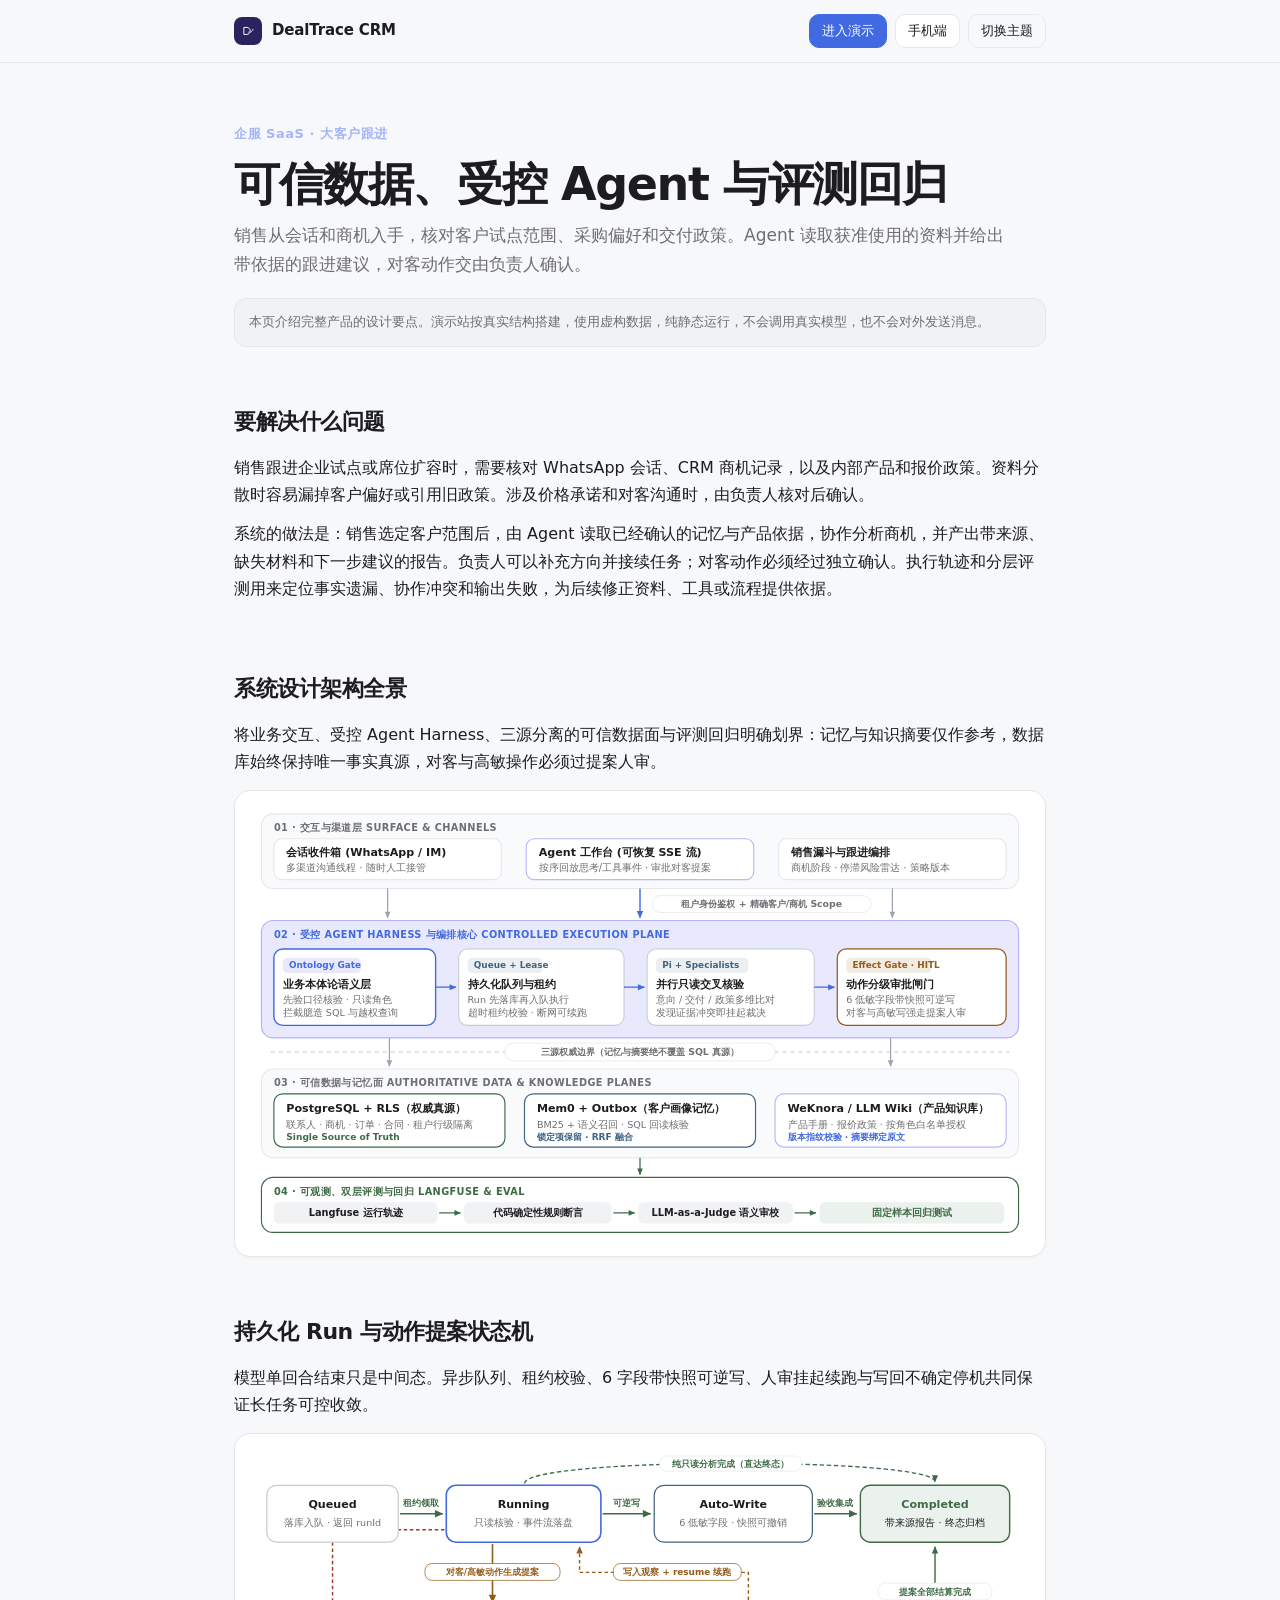
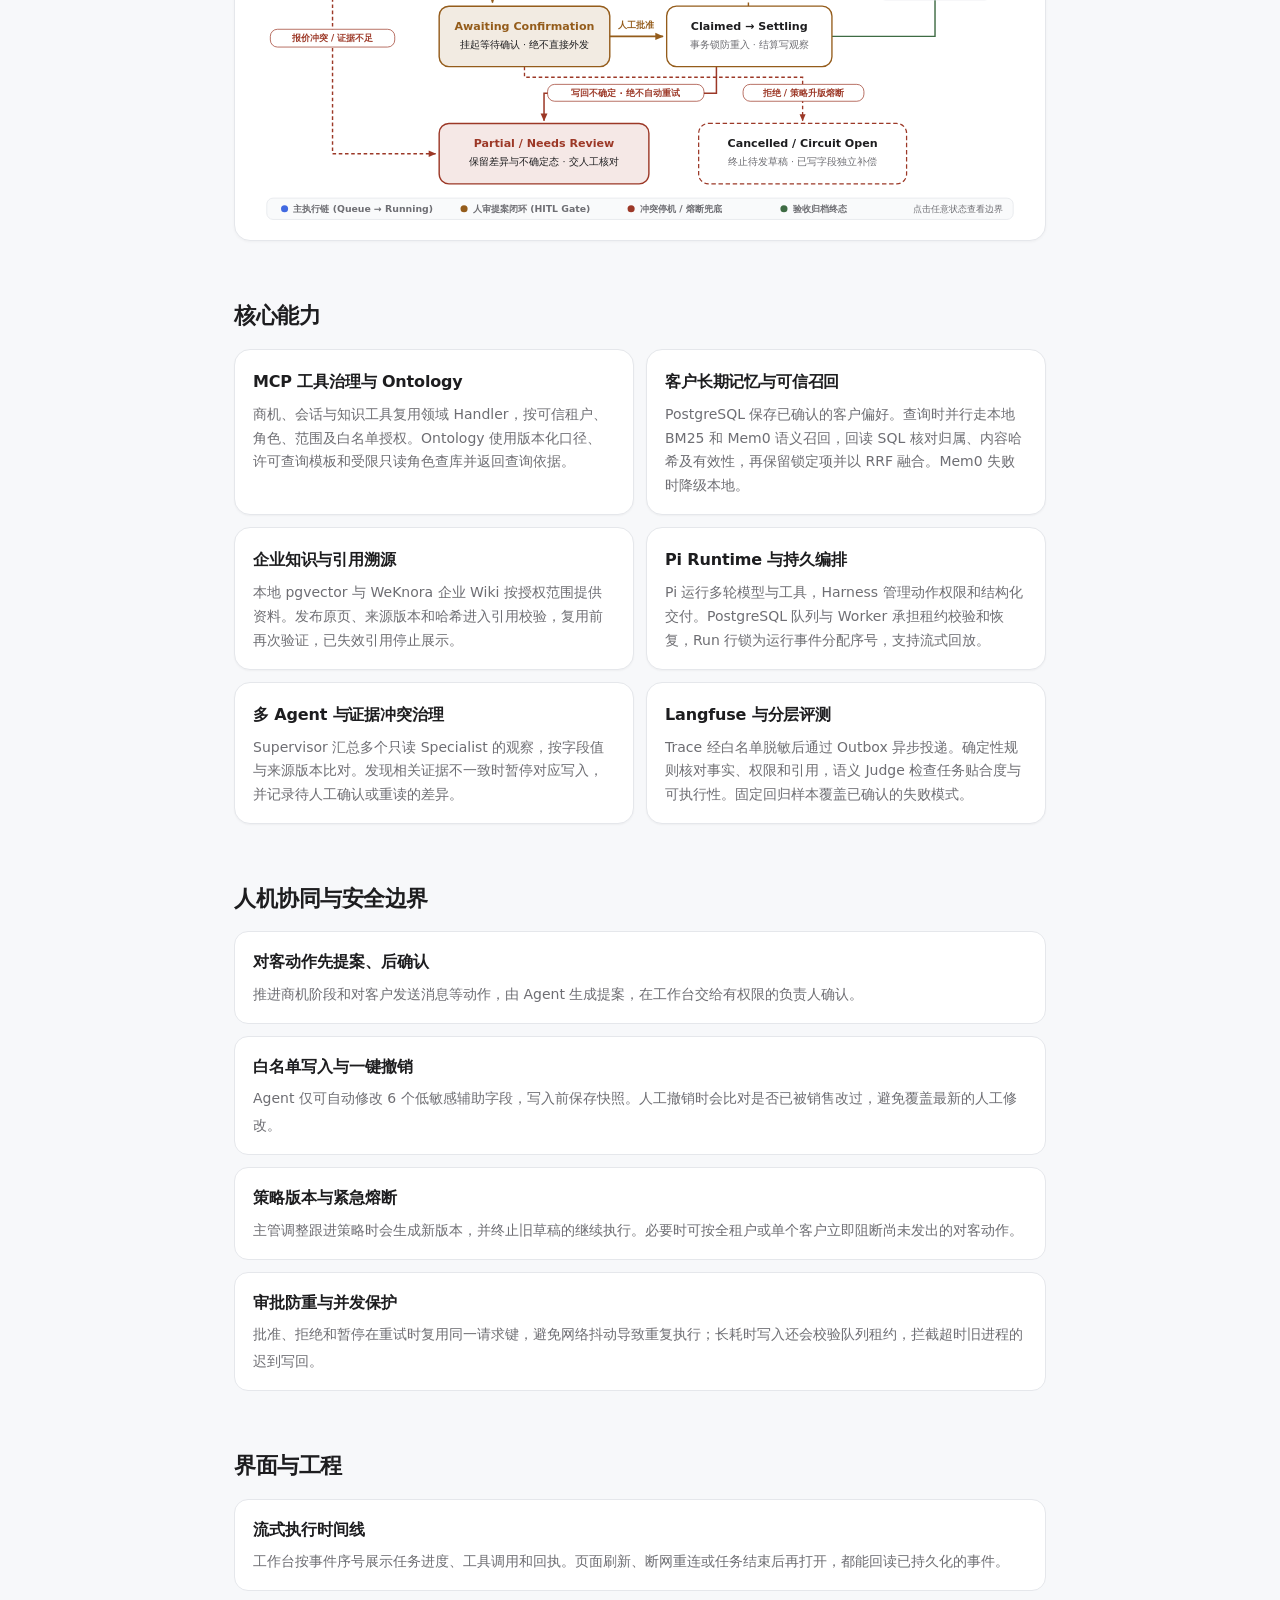
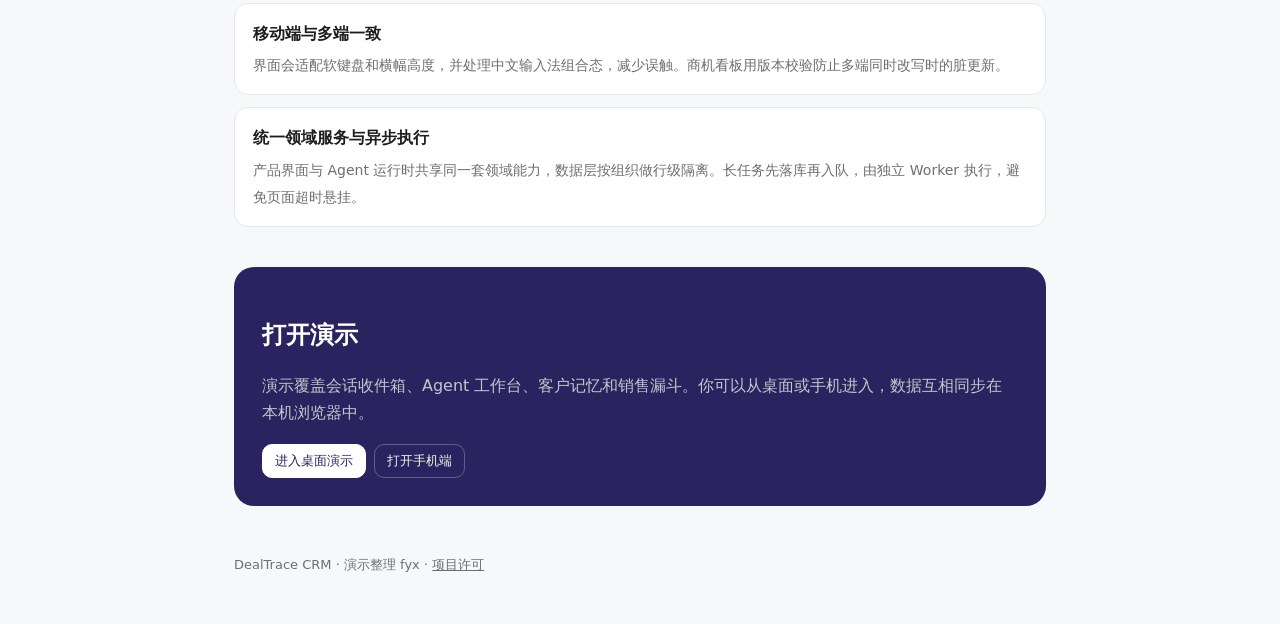
==== public/about.html @ 22e03d9c "Publish DealTrace CRM static demo" ====
<!doctype html>
<html lang="zh-CN">
<head>
  <meta charset="utf-8" />
  <meta name="viewport" content="width=device-width, initial-scale=1, viewport-fit=cover" />
  <meta name="description" content="DealTrace CRM 项目介绍：面向企服 SaaS 销售，用可信数据约束受控 Agent，并以评测回归保证分析与跟进质量。" />
  <title>项目介绍 · DealTrace CRM</title>
  <link rel="icon" type="image/svg+xml" href="brand.svg" />
  <link rel="stylesheet" href="about.css" />
</head>
<body>
  <header class="nav">
    <div class="nav-inner">
      <a class="brand" href="about.html">
        <span class="brand-mark">
          <svg width="16" height="16" viewBox="0 0 216 216"><path d="M52 154V60h40c27 0 45 19 45 46s-18 48-45 48H52Z" fill="none" stroke="#fff" stroke-width="13" stroke-linejoin="round"/><path d="M115 124h35l18-28" fill="none" stroke="#a5b4fc" stroke-width="13" stroke-linecap="round" stroke-linejoin="round"/><circle cx="173" cy="88" r="10" fill="#f4a77d"/></svg>
        </span>
        DealTrace CRM
      </a>
      <div class="nav-actions">
        <a class="btn primary" href="index.html#/app/inbox">进入演示</a>
        <a class="btn" href="mobile.html#/app/inbox">手机端</a>
        <button class="btn ghost" id="toggle-theme" type="button">切换主题</button>
      </div>
    </div>
  </header>

  <main class="wrap">
    <section class="hero">
      <div class="kicker">企服 SaaS · 大客户跟进</div>
      <h1>可信数据、受控 Agent 与评测回归</h1>
      <p class="lead">销售从会话和商机入手，核对客户试点范围、采购偏好和交付政策。Agent 读取获准使用的资料并给出带依据的跟进建议，对客动作交由负责人确认。</p>
      <p class="note">本页介绍完整产品的设计要点。演示站按真实结构搭建，使用虚构数据，纯静态运行，不会调用真实模型，也不会对外发送消息。</p>
    </section>

    <section>
      <h2>要解决什么问题</h2>
      <p>销售跟进企业试点或席位扩容时，需要核对 WhatsApp 会话、CRM 商机记录，以及内部产品和报价政策。资料分散时容易漏掉客户偏好或引用旧政策。涉及价格承诺和对客沟通时，由负责人核对后确认。</p>
      <p>系统的做法是：销售选定客户范围后，由 Agent 读取已经确认的记忆与产品依据，协作分析商机，并产出带来源、缺失材料和下一步建议的报告。负责人可以补充方向并接续任务；对客动作必须经过独立确认。执行轨迹和分层评测用来定位事实遗漏、协作冲突和输出失败，为后续修正资料、工具或流程提供依据。</p>
    </section>

    <section>
      <h2>系统设计架构全景</h2>
      <p>将业务交互、受控 Agent Harness、三源分离的可信数据面与评测回归明确划界：记忆与知识摘要仅作参考，数据库始终保持唯一事实真源，对客与高敏操作必须过提案人审。</p>
      <div class="diagram-box" id="about-arch-svg"></div>
    </section>

    <section>
      <h2>持久化 Run 与动作提案状态机</h2>
      <p>模型单回合结束只是中间态。异步队列、租约校验、6 字段带快照可逆写、人审挂起续跑与写回不确定停机共同保证长任务可控收敛。</p>
      <div class="diagram-box" id="about-fsm-svg"></div>
    </section>

    <section>
      <h2>核心能力</h2>
      <div class="cards">
        <article class="card">
          <h3>MCP 工具治理与 Ontology</h3>
          <p>商机、会话与知识工具复用领域 Handler，按可信租户、角色、范围及白名单授权。Ontology 使用版本化口径、许可查询模板和受限只读角色查库并返回查询依据。</p>
        </article>
        <article class="card">
          <h3>客户长期记忆与可信召回</h3>
          <p>PostgreSQL 保存已确认的客户偏好。查询时并行走本地 BM25 和 Mem0 语义召回，回读 SQL 核对归属、内容哈希及有效性，再保留锁定项并以 RRF 融合。Mem0 失败时降级本地。</p>
        </article>
        <article class="card">
          <h3>企业知识与引用溯源</h3>
          <p>本地 pgvector 与 WeKnora 企业 Wiki 按授权范围提供资料。发布原页、来源版本和哈希进入引用校验，复用前再次验证，已失效引用停止展示。</p>
        </article>
        <article class="card">
          <h3>Pi Runtime 与持久编排</h3>
          <p>Pi 运行多轮模型与工具，Harness 管理动作权限和结构化交付。PostgreSQL 队列与 Worker 承担租约校验和恢复，Run 行锁为运行事件分配序号，支持流式回放。</p>
        </article>
        <article class="card">
          <h3>多 Agent 与证据冲突治理</h3>
          <p>Supervisor 汇总多个只读 Specialist 的观察，按字段值与来源版本比对。发现相关证据不一致时暂停对应写入，并记录待人工确认或重读的差异。</p>
        </article>
        <article class="card">
          <h3>Langfuse 与分层评测</h3>
          <p>Trace 经白名单脱敏后通过 Outbox 异步投递。确定性规则核对事实、权限和引用，语义 Judge 检查任务贴合度与可执行性。固定回归样本覆盖已确认的失败模式。</p>
        </article>
      </div>
    </section>

    <section>
      <h2>人机协同与安全边界</h2>
      <ul class="list">
        <li>
          <strong>对客动作先提案、后确认</strong>
          <span>推进商机阶段和对客户发送消息等动作，由 Agent 生成提案，在工作台交给有权限的负责人确认。</span>
        </li>
        <li>
          <strong>白名单写入与一键撤销</strong>
          <span>Agent 仅可自动修改 6 个低敏感辅助字段，写入前保存快照。人工撤销时会比对是否已被销售改过，避免覆盖最新的人工修改。</span>
        </li>
        <li>
          <strong>策略版本与紧急熔断</strong>
          <span>主管调整跟进策略时会生成新版本，并终止旧草稿的继续执行。必要时可按全租户或单个客户立即阻断尚未发出的对客动作。</span>
        </li>
        <li>
          <strong>审批防重与并发保护</strong>
          <span>批准、拒绝和暂停在重试时复用同一请求键，避免网络抖动导致重复执行；长耗时写入还会校验队列租约，拦截超时旧进程的迟到写回。</span>
        </li>
      </ul>
    </section>

    <section>
      <h2>界面与工程</h2>
      <ul class="list">
        <li>
          <strong>流式执行时间线</strong>
          <span>工作台按事件序号展示任务进度、工具调用和回执。页面刷新、断网重连或任务结束后再打开，都能回读已持久化的事件。</span>
        </li>
        <li>
          <strong>移动端与多端一致</strong>
          <span>界面会适配软键盘和横幅高度，并处理中文输入法组合态，减少误触。商机看板用版本校验防止多端同时改写时的脏更新。</span>
        </li>
        <li>
          <strong>统一领域服务与异步执行</strong>
          <span>产品界面与 Agent 运行时共享同一套领域能力，数据层按组织做行级隔离。长任务先落库再入队，由独立 Worker 执行，避免页面超时悬挂。</span>
        </li>
      </ul>
    </section>

    <div class="cta">
      <h2>打开演示</h2>
      <p>演示覆盖会话收件箱、Agent 工作台、客户记忆和销售漏斗。你可以从桌面或手机进入，数据互相同步在本机浏览器中。</p>
      <div class="cta-actions">
        <a class="btn" href="index.html#/app/inbox">进入桌面演示</a>
        <a class="btn ghost" href="mobile.html#/app/inbox">打开手机端</a>
      </div>
    </div>

    <footer>DealTrace CRM · 演示整理 fyx · <a href="LICENSE.txt">项目许可</a></footer>
  </main>

  <script src="welcome.js"></script>
  <script>
    (function () {
      var KEY = "dealtrace_crm_intro_seen_v1";
      var KEY2 = "dealtrace_crm_arch_intro_v2";
      var STATE = "dealtrace_crm_static_demo_v1";
      try { localStorage.setItem(KEY, "1"); localStorage.setItem(KEY2, "1"); } catch (e) {}

      if (window.CrmArchDiagrams) {
        var archBox = document.getElementById("about-arch-svg");
        var fsmBox = document.getElementById("about-fsm-svg");
        if (archBox) archBox.innerHTML = window.CrmArchDiagrams.renderArchSvg();
        if (fsmBox) fsmBox.innerHTML = window.CrmArchDiagrams.renderFsmSvg();
      }

      function currentTheme() {
        try {
          var raw = localStorage.getItem(STATE);
          if (raw) {
            var theme = JSON.parse(raw).theme;
            if (theme === "dark" || theme === "light") return theme;
          }
        } catch (e) {}
        return "light";
      }

      function apply(theme) {
        document.documentElement.setAttribute("data-theme", theme === "dark" ? "dark" : "light");
      }

      function persist(theme) {
        try {
          var raw = localStorage.getItem(STATE);
          if (!raw) return;
          var state = JSON.parse(raw);
          if (!state || typeof state !== "object") return;
          state.theme = theme;
          localStorage.setItem(STATE, JSON.stringify(state));
        } catch (e) {}
      }

      apply(currentTheme());
      document.getElementById("toggle-theme").addEventListener("click", function () {
        var next = document.documentElement.getAttribute("data-theme") === "dark" ? "light" : "dark";
        apply(next);
        persist(next);
      });
    })();
  </script>
</body>
</html>
---- public/about.css ----
/* DealTrace CRM project intro — tokens aligned with the demo workbench */
:root {
  --font-sans: -apple-system, BlinkMacSystemFont, "Segoe UI", "Noto Sans SC", "PingFang SC", "Microsoft YaHei", ui-sans-serif, system-ui, sans-serif;
  --bg: #f7f8fa;
  --surface: #ffffff;
  --elevated: #f1f2f4;
  --text: #1d1d1f;
  --text-muted: #6e6e73;
  --border: #e5e7eb;
  --accent: #4169e1;
  --accent-fg: #ffffff;
  --brand: #a5b4fc;
  --brand-ink: #29245f;
  --shadow: 0 8px 24px rgba(0, 0, 0, 0.08);
  --radius: 16px;
}
[data-theme="dark"] {
  --bg: #111113;
  --surface: #18181b;
  --elevated: #222226;
  --text: #f4f4f5;
  --text-muted: #a1a1aa;
  --border: #27272a;
  --accent: #a9c1ff;
  --accent-fg: #121b34;
  --shadow: 0 8px 24px rgba(0, 0, 0, 0.35);
}
* { box-sizing: border-box; }
html, body { margin: 0; padding: 0; }
body {
  font-family: var(--font-sans);
  background: var(--bg);
  color: var(--text);
  font-size: 16px;
  line-height: 1.7;
  -webkit-font-smoothing: antialiased;
}
a { color: inherit; }
.wrap { max-width: 860px; margin: 0 auto; padding: 0 24px; }
.nav {
  position: sticky;
  top: 0;
  z-index: 10;
  backdrop-filter: blur(16px);
  background: color-mix(in srgb, var(--bg) 86%, transparent);
  border-bottom: 1px solid var(--border);
}
.nav-inner {
  max-width: 860px;
  margin: 0 auto;
  padding: 14px 24px;
  display: flex;
  align-items: center;
  justify-content: space-between;
  gap: 16px;
}
.brand {
  display: flex;
  align-items: center;
  gap: 10px;
  text-decoration: none;
  font-weight: 650;
  font-size: 15px;
  letter-spacing: -0.01em;
}
.brand-mark {
  width: 28px;
  height: 28px;
  border-radius: 8px;
  background: var(--brand-ink);
  display: grid;
  place-items: center;
  flex-shrink: 0;
}
.nav-actions { display: flex; align-items: center; gap: 8px; flex-wrap: wrap; justify-content: flex-end; }
.btn {
  display: inline-flex;
  align-items: center;
  gap: 6px;
  border: 1px solid var(--border);
  background: var(--surface);
  color: var(--text);
  border-radius: 10px;
  padding: 8px 12px;
  font-size: 13px;
  text-decoration: none;
  cursor: pointer;
  line-height: 1.2;
}
.btn.primary {
  background: var(--accent);
  color: var(--accent-fg);
  border-color: var(--accent);
}
.btn.ghost { background: transparent; }
.hero { padding: 56px 0 28px; }
.kicker {
  display: inline-flex;
  align-items: center;
  gap: 8px;
  color: var(--brand);
  font-size: 13px;
  font-weight: 600;
  letter-spacing: 0.04em;
}
.hero h1 {
  margin: 12px 0 10px;
  font-size: clamp(32px, 5vw, 46px);
  line-height: 1.15;
  letter-spacing: -0.03em;
}
.lead { font-size: 17px; color: var(--text-muted); max-width: 46em; margin: 0; }
.note {
  margin: 20px 0 0;
  padding: 12px 14px;
  background: var(--elevated);
  border: 1px solid var(--border);
  border-radius: 12px;
  font-size: 13px;
  color: var(--text-muted);
}
section { padding: 28px 0; }
section h2 {
  margin: 0 0 14px;
  font-size: 22px;
  letter-spacing: -0.02em;
}
section p { margin: 0 0 12px; color: var(--text); }
.cards {
  display: grid;
  grid-template-columns: repeat(2, minmax(0, 1fr));
  gap: 12px;
}
.card {
  background: var(--surface);
  border: 1px solid var(--border);
  border-radius: var(--radius);
  padding: 18px 18px 16px;
  box-shadow: 0 1px 2px rgba(0,0,0,0.04);
}
.card h3 { margin: 0 0 8px; font-size: 16px; letter-spacing: -0.01em; }
.card p { margin: 0; font-size: 14px; color: var(--text-muted); }
.list { display: flex; flex-direction: column; gap: 12px; padding: 0; margin: 0; list-style: none; }
.list li {
  background: var(--surface);
  border: 1px solid var(--border);
  border-radius: 14px;
  padding: 16px 18px;
}
.list strong { display: block; margin-bottom: 4px; }
.list span { color: var(--text-muted); font-size: 14px; }
.cta {
  margin: 12px 0 48px;
  padding: 28px;
  background: var(--brand-ink);
  color: #f6efe9;
  border-radius: 20px;
}
.cta h2 { color: #fff; margin-bottom: 8px; }
.cta p { color: rgba(246, 239, 233, 0.78); margin-bottom: 18px; }
.diagram-box {
  margin-top: 14px;
  padding: 14px;
  background: var(--surface);
  border: 1px solid var(--border);
  border-radius: var(--radius);
  overflow-x: auto;
  box-shadow: 0 1px 3px rgba(0, 0, 0, 0.04);
}
.diagram-box svg {
  display: block;
  width: 100%;
  min-width: 680px;
  height: auto;
}
:root {
  --am-bg: var(--surface);
  --am-canvas: var(--bg);
  --am-elev: var(--elevated);
  --am-text: var(--text);
  --am-muted: var(--text-muted);
  --am-border: var(--border);
  --am-border-strong: #c8cbd0;
  --am-brand: #4169e1;
  --am-brand-soft: rgba(99, 102, 241, 0.14);
  --am-brand-ring: rgba(99, 102, 241, 0.45);
  --am-info: #3f6382;
  --am-info-soft: rgba(80, 110, 138, 0.11);
  --am-ok: #3e6b44;
  --am-ok-soft: rgba(94, 139, 98, 0.12);
  --am-warn: #945c1b;
  --am-warn-soft: rgba(156, 99, 33, 0.13);
  --am-err: #9c3827;
  --am-err-soft: rgba(169, 68, 49, 0.12);
  --am-node-fill: #ffffff;
  --am-plane-fill: #f9fafb;
  --am-line: #9ca3af;
}
[data-theme="dark"] {
  --am-border-strong: #3f3f46;
  --am-brand: #a9c1ff;
  --am-brand-soft: rgba(99, 102, 241, 0.17);
  --am-brand-ring: rgba(99, 102, 241, 0.55);
  --am-info: #93b8d9;
  --am-info-soft: rgba(80, 110, 138, 0.24);
  --am-ok: #93c497;
  --am-ok-soft: rgba(94, 139, 98, 0.22);
  --am-warn: #e5ad68;
  --am-warn-soft: rgba(156, 99, 33, 0.24);
  --am-err: #f09584;
  --am-err-soft: rgba(169, 68, 49, 0.24);
  --am-node-fill: #1e1e22;
  --am-plane-fill: #141417;
  --am-line: #71717a;
}
.cta .btn { background: #fff; color: var(--brand-ink); border-color: #fff; }
.cta .btn.ghost { background: transparent; color: #f6efe9; border-color: rgba(246,239,233,0.28); }
.cta-actions { display: flex; gap: 8px; flex-wrap: wrap; }
footer {
  padding: 0 0 48px;
  font-size: 13px;
  color: var(--text-muted);
}
@media (max-width: 720px) {
  .cards { grid-template-columns: 1fr; }
  .hero { padding-top: 36px; }
  .nav-inner { padding: 12px 16px; }
  .wrap { padding: 0 16px; }
}
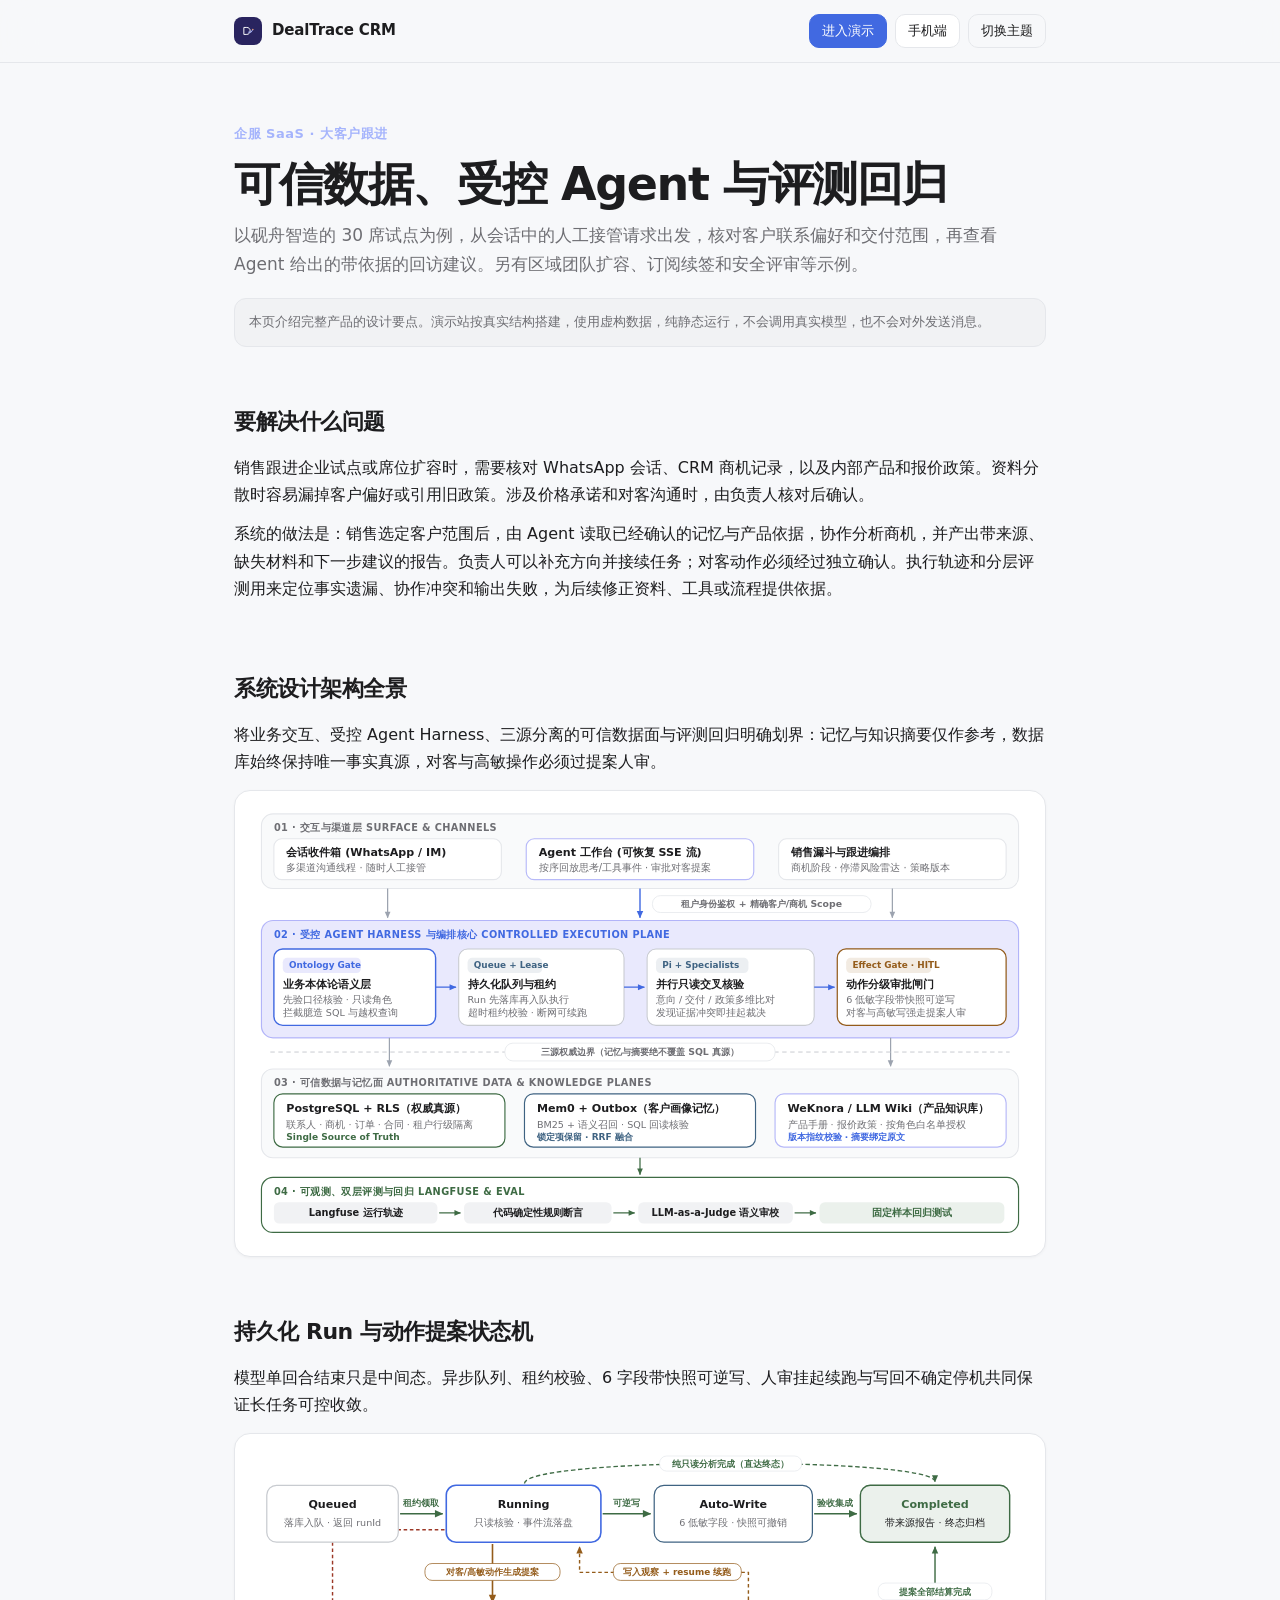
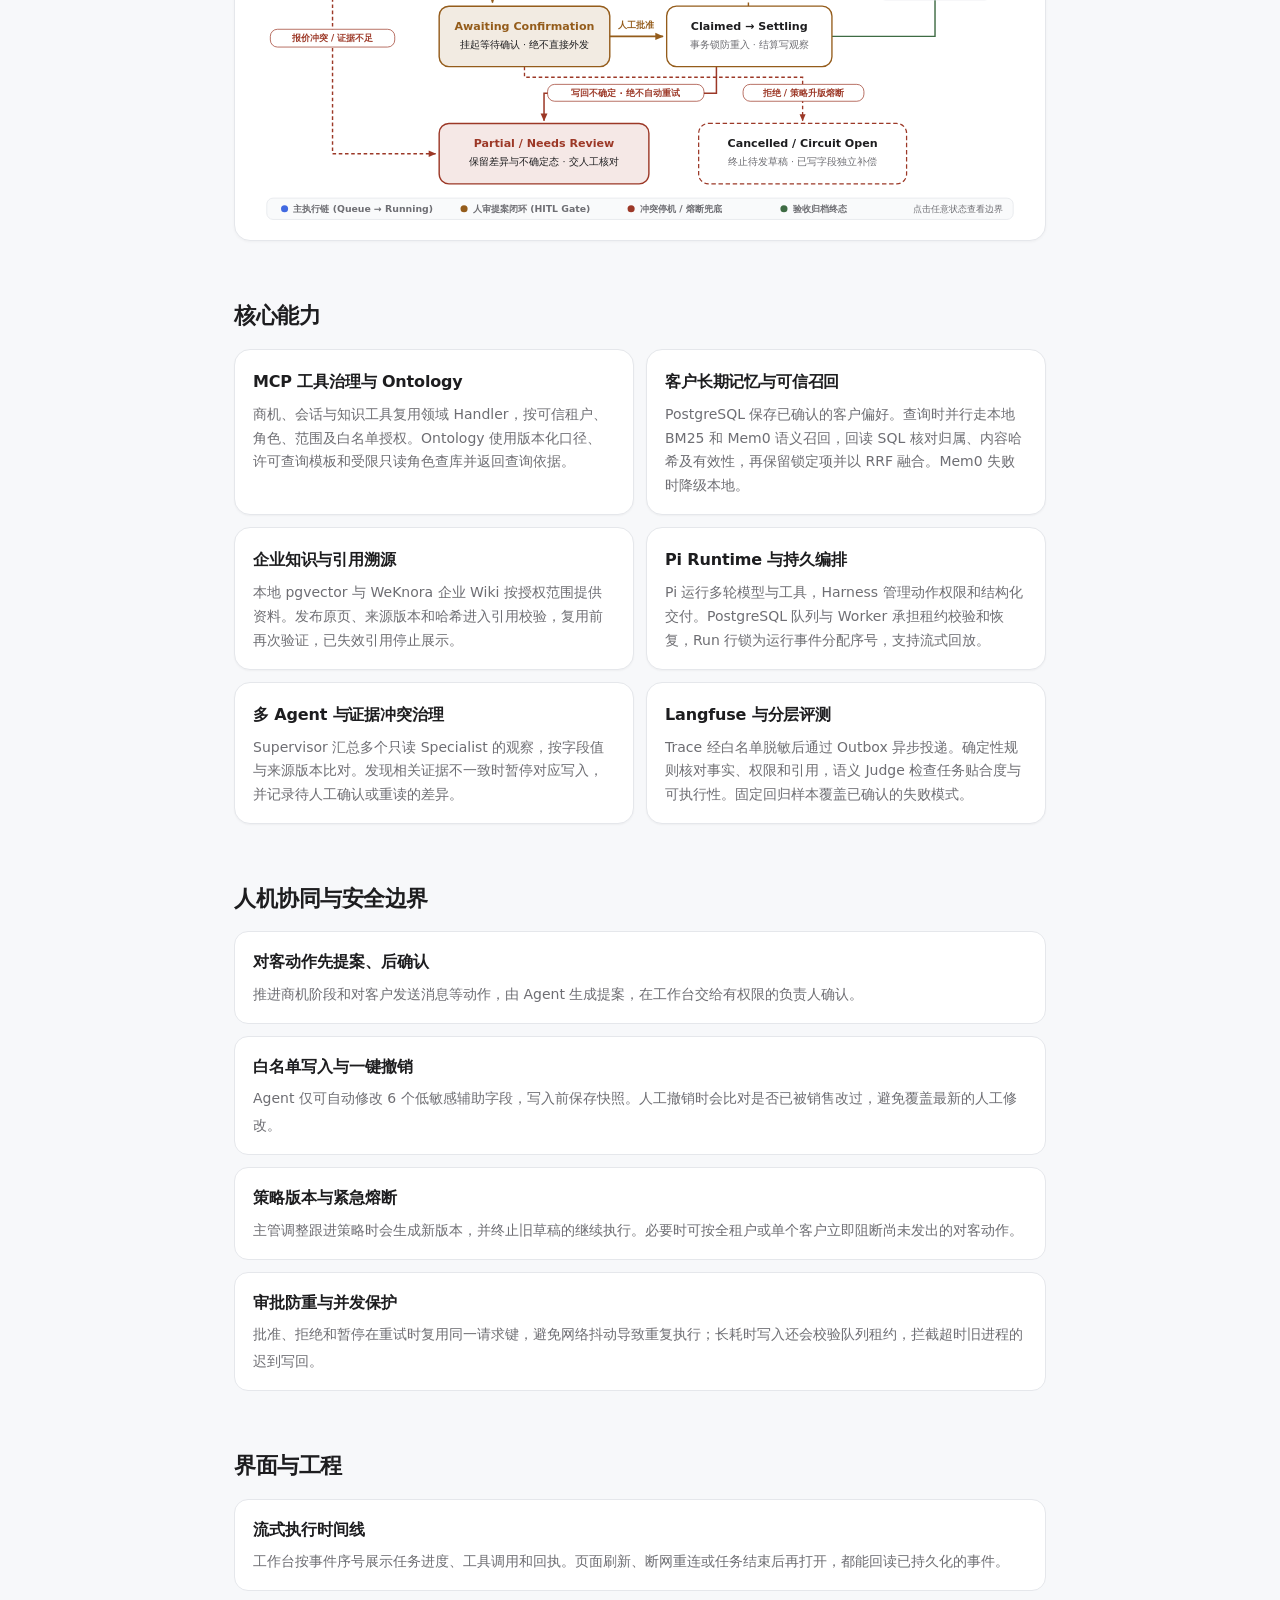
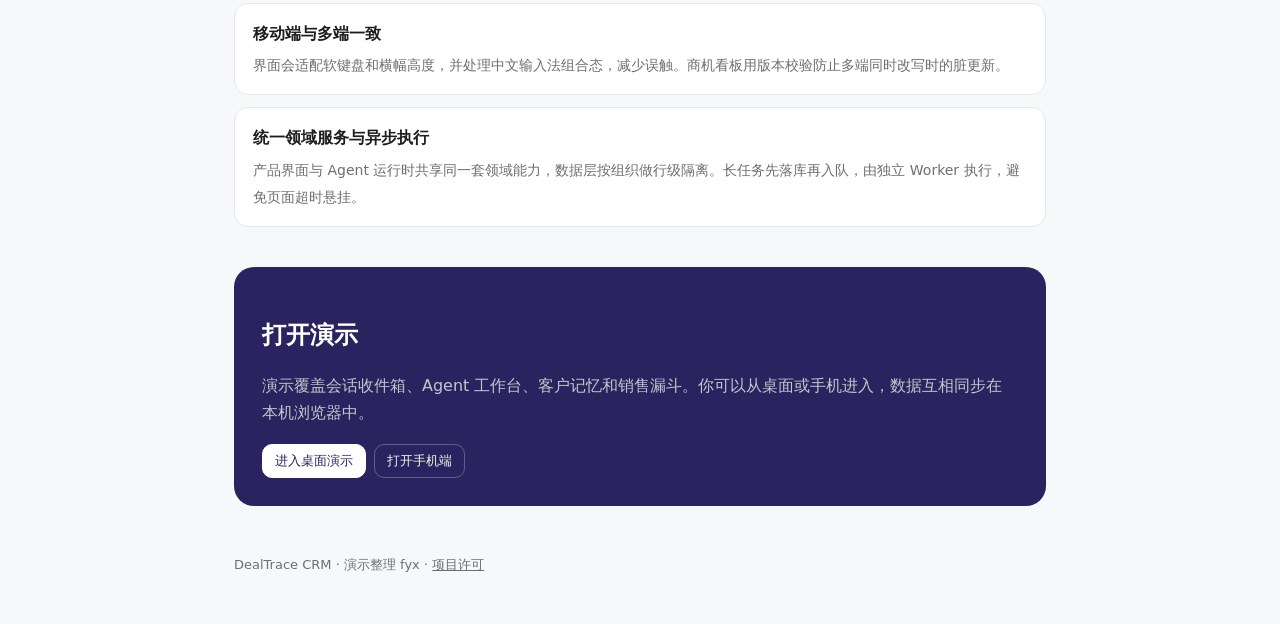
==== commit 8b8f7ec0: "Personalize DealTrace demo fixtures and add Worker routing" ====
--- a/public/about.html
+++ b/public/about.html
@@ -29,7 +29,7 @@
     <section class="hero">
       <div class="kicker">企服 SaaS · 大客户跟进</div>
       <h1>可信数据、受控 Agent 与评测回归</h1>
-      <p class="lead">销售从会话和商机入手，核对客户试点范围、采购偏好和交付政策。Agent 读取获准使用的资料并给出带依据的跟进建议，对客动作交由负责人确认。</p>
+      <p class="lead">以砚舟智造的 30 席试点为例，从会话中的人工接管请求出发，核对客户联系偏好和交付范围，再查看 Agent 给出的带依据的回访建议。另有区域团队扩容、订阅续签和安全评审等示例。</p>
       <p class="note">本页介绍完整产品的设计要点。演示站按真实结构搭建，使用虚构数据，纯静态运行，不会调用真实模型，也不会对外发送消息。</p>
     </section>
 
@@ -136,9 +136,9 @@
   <script src="welcome.js"></script>
   <script>
     (function () {
-      var KEY = "dealtrace_crm_intro_seen_v1";
-      var KEY2 = "dealtrace_crm_arch_intro_v2";
-      var STATE = "dealtrace_crm_static_demo_v1";
+      var KEY = "dealtrace-crm_intro_seen_v1";
+      var KEY2 = "dealtrace-crm_arch_intro_v2";
+      var STATE = "dealtrace-crm_demo_state_v1";
       try { localStorage.setItem(KEY, "1"); localStorage.setItem(KEY2, "1"); } catch (e) {}
 
       if (window.CrmArchDiagrams) {
